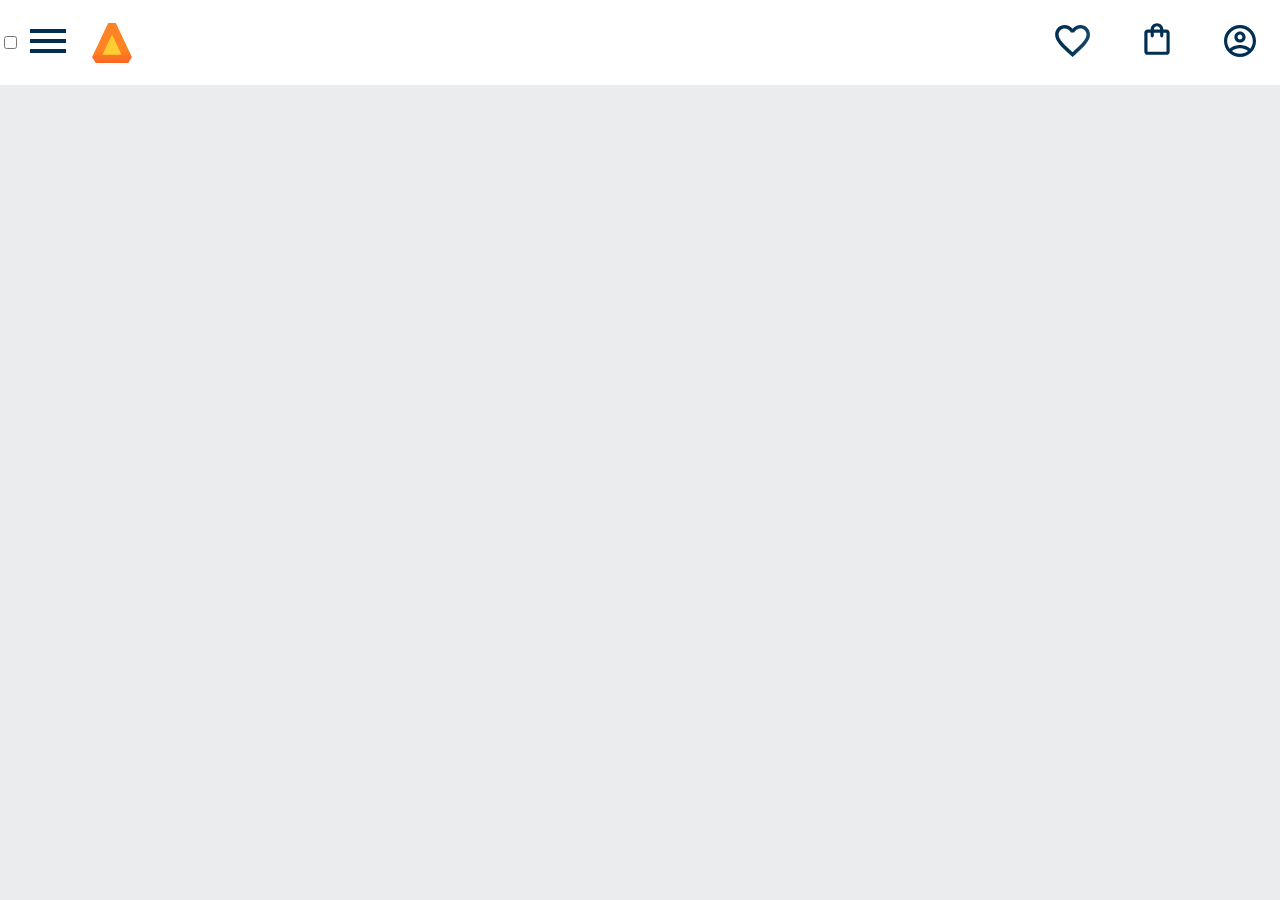
==== index.html @ 02ac0fdb "Criada a lista do menu" ====
<!DOCTYPE html>
<html>

<head>
    <meta charset="UTF-8">
    <meta name="viewport" content="width=device-width, initial-scale=1.0">
    <title>AluraBooks</title>
    <link rel="stylesheet" href="reset.css">
    <link rel="stylesheet" href="styles.css">
</head>

<body>
    <header class="cabeçalho">
        <div class="container">
            <input type="checkbox" id="menu" class="container__botao" />
            <label for="menu">
                <span class="cabeçalho__menu-hamburguer container__imagem"></span>
            </label>
            <ul class="lista-menu">
                <li class="lista-menu__titulo">Categorias</li>
                <li class="lista-menu__item">
                    <a href="#" class="lista-menu__link">Programação</a>
                </li>
                <li class="lista-menu__item">
                    <a href="#" class="lista-menu__link">Front-end</a>
                </li>
                <li class="lista-menu__item">
                    <a href="#" class="lista-menu__link">Infraestrutura</a>
                </li>
                <li class="lista-menu__item">
                    <a href="#" class="lista-menu__link">Business</a>
                </li>
                <li class="lista-menu__item">
                    <a href="#" class="lista-menu__link">Design & UX</a>
                </li>
            </ul>
            <img src="img/Logo.svg" alt="Logo da Alurabooks" class="container__imagem">
        </div>
        <div class="container">
            <a href="#"><img src="img/Favoritos.svg" alt="Meus favoritos" class="container__imagem"></a>
            <a href="#"><img src="img/Compras.svg" alt="Carrinhos de compras" class="container__imagem"></a>
            <a href="#"><img src="img/Usuário.svg" alt="Meu perfil" class="container__imagem"></a>
        </div>
    </header>
</body>

</html>
---- styles.css ----
@import url("styles/header.css");

:root {
    --cor-de-fundo: #EBECEE;
    --branco: #FFFFFF;
}

body {
    background-color: var(--cor-de-fundo);
}
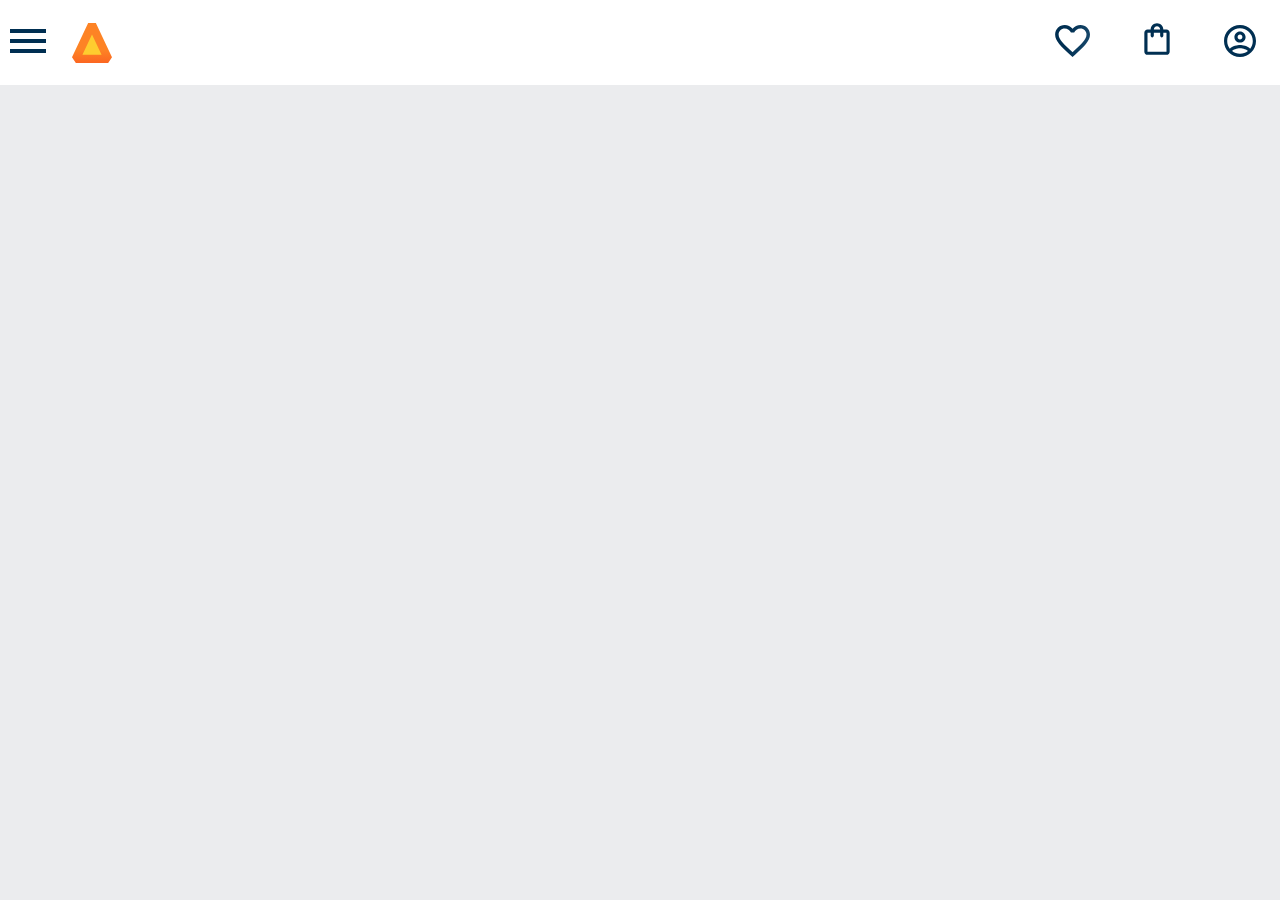
==== commit d5f49ac6: "Importando fontes" ====
--- a/index.html
+++ b/index.html
@@ -2,46 +2,49 @@
 <html>
 
 <head>
-    <meta charset="UTF-8">
-    <meta name="viewport" content="width=device-width, initial-scale=1.0">
-    <title>AluraBooks</title>
-    <link rel="stylesheet" href="reset.css">
-    <link rel="stylesheet" href="styles.css">
+  <meta charset="UTF-8" />
+  <meta name="viewport" content="width=device-width, initial-scale=1.0" />
+  <title>AluraBooks</title>
+  <link rel="stylesheet" href="reset.css" />
+  <link rel="preconnect" href="https://fonts.googleapis.com" />
+  <link rel="preconnect" href="https://fonts.gstatic.com" crossorigin />
+  <link href="https://fonts.googleapis.com/css?family=Poppins:wght@300;400;500;700&display=swap" rel="stylesheet" />
+  <link rel="stylesheet" href="styles.css" />
 </head>
 
 <body>
-    <header class="cabeçalho">
-        <div class="container">
-            <input type="checkbox" id="menu" class="container__botao" />
-            <label for="menu">
-                <span class="cabeçalho__menu-hamburguer container__imagem"></span>
-            </label>
-            <ul class="lista-menu">
-                <li class="lista-menu__titulo">Categorias</li>
-                <li class="lista-menu__item">
-                    <a href="#" class="lista-menu__link">Programação</a>
-                </li>
-                <li class="lista-menu__item">
-                    <a href="#" class="lista-menu__link">Front-end</a>
-                </li>
-                <li class="lista-menu__item">
-                    <a href="#" class="lista-menu__link">Infraestrutura</a>
-                </li>
-                <li class="lista-menu__item">
-                    <a href="#" class="lista-menu__link">Business</a>
-                </li>
-                <li class="lista-menu__item">
-                    <a href="#" class="lista-menu__link">Design & UX</a>
-                </li>
-            </ul>
-            <img src="img/Logo.svg" alt="Logo da Alurabooks" class="container__imagem">
-        </div>
-        <div class="container">
-            <a href="#"><img src="img/Favoritos.svg" alt="Meus favoritos" class="container__imagem"></a>
-            <a href="#"><img src="img/Compras.svg" alt="Carrinhos de compras" class="container__imagem"></a>
-            <a href="#"><img src="img/Usuário.svg" alt="Meu perfil" class="container__imagem"></a>
-        </div>
-    </header>
+  <header class="cabeçalho">
+    <div class="container">
+      <input type="checkbox" id="menu" class="container__botao" />
+      <label for="menu">
+        <span class="cabeçalho__menu-hamburguer container__imagem"></span>
+      </label>
+      <ul class="lista-menu">
+        <li class="lista-menu__titulo">Categorias</li>
+        <li class="lista-menu__item">
+          <a href="#" class="lista-menu__link">Programação</a>
+        </li>
+        <li class="lista-menu__item">
+          <a href="#" class="lista-menu__link">Front-end</a>
+        </li>
+        <li class="lista-menu__item">
+          <a href="#" class="lista-menu__link">Infraestrutura</a>
+        </li>
+        <li class="lista-menu__item">
+          <a href="#" class="lista-menu__link">Business</a>
+        </li>
+        <li class="lista-menu__item">
+          <a href="#" class="lista-menu__link">Design & UX</a>
+        </li>
+      </ul>
+      <img src="img/Logo.svg" alt="Logo da Alurabooks" class="container__imagem">
+    </div>
+    <div class="container">
+      <a href="#"><img src="img/Favoritos.svg" alt="Meus favoritos" class="container__imagem"></a>
+      <a href="#"><img src="img/Compras.svg" alt="Carrinhos de compras" class="container__imagem"></a>
+      <a href="#"><img src="img/Usuário.svg" alt="Meu perfil" class="container__imagem"></a>
+    </div>
+  </header>
 </body>
 
 </html>--- a/styles.css
+++ b/styles.css
@@ -3,8 +3,14 @@
 :root {
     --cor-de-fundo: #EBECEE;
     --branco: #FFFFFF;
+    --laranja: #EB9B00;
+    --azul-degrade: linear-gradient(97.54deg, #002F52 35.49%, #326589 165.37%);
+    --fonte-principal: "Poppins";
 }
 
 body {
     background-color: var(--cor-de-fundo);
+    font-family: var(--fonte-principal);
+    font-size: 16px;
+    font-weight: 400;
 }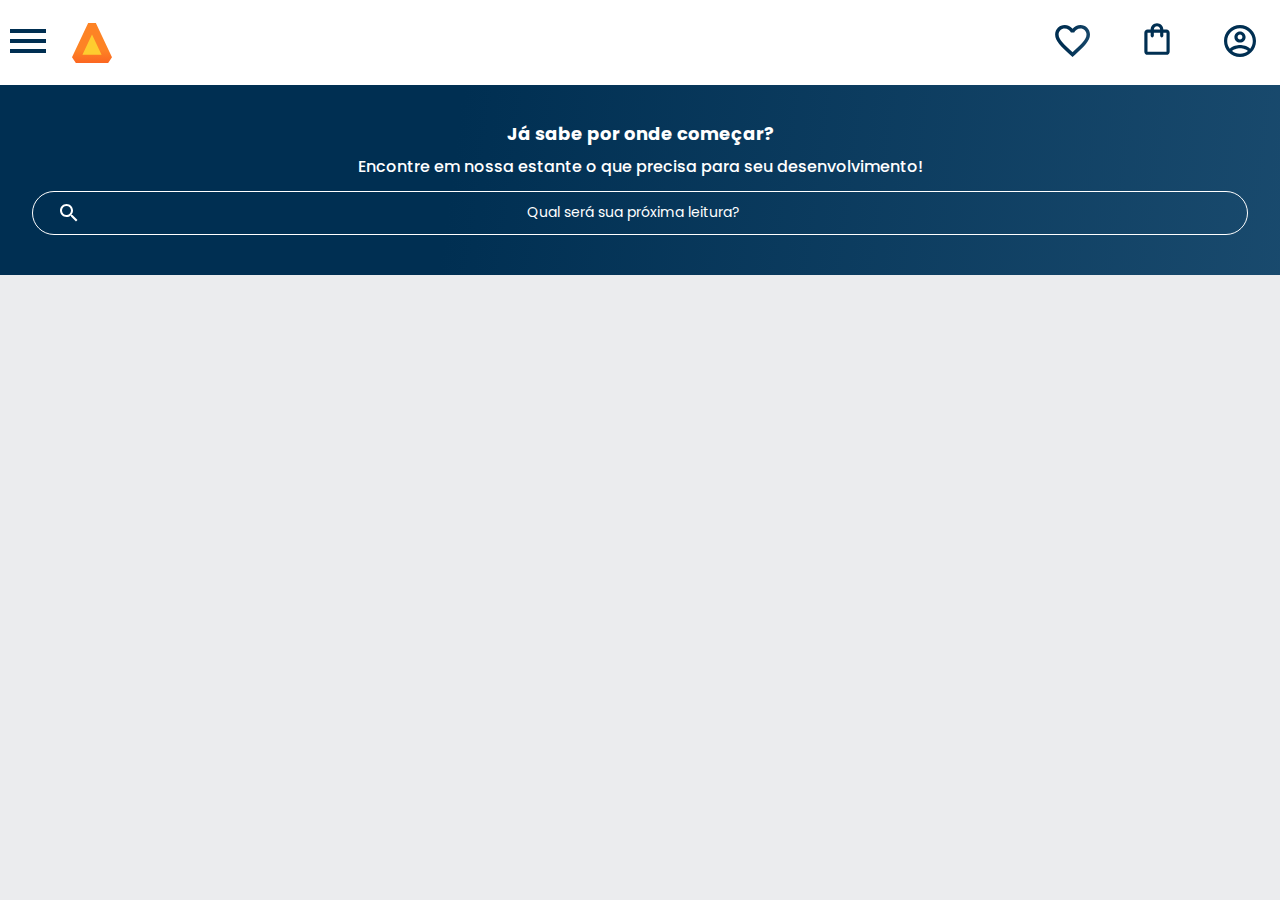
==== commit cfbff3a9: "Barra de pesquisa" ====
--- a/index.html
+++ b/index.html
@@ -45,6 +45,13 @@
       <a href="#"><img src="img/Usuário.svg" alt="Meu perfil" class="container__imagem"></a>
     </div>
   </header>
+
+  <section class="banner">
+    <h2 class="banner__titulo">Já sabe por onde começar?</h2>
+    <p class="banner__texto">Encontre em nossa estante o que precisa para seu desenvolvimento!
+    <p>
+      <input type="search" class="banner__pesquisa" placeholder="Qual será sua próxima leitura?">
+  </section>
 </body>
 
 </html>--- a/styles.css
+++ b/styles.css
@@ -1,4 +1,5 @@
 @import url("styles/header.css");
+@import url("styles/banner.css");
 
 :root {
     --cor-de-fundo: #EBECEE;
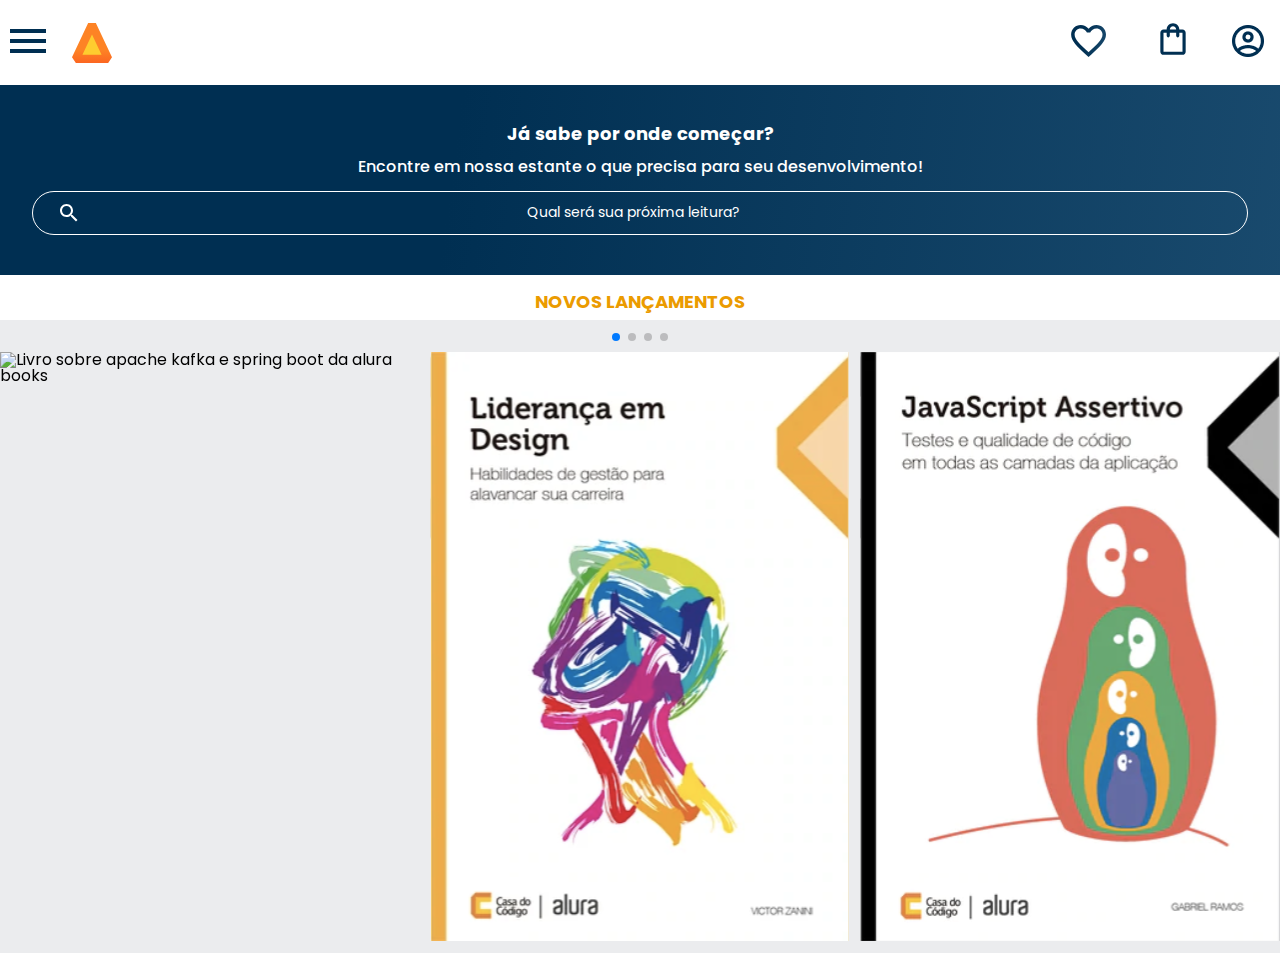
==== commit 4b60690d: "Implementado o slide de itens" ====
--- a/index.html
+++ b/index.html
@@ -2,20 +2,21 @@
 <html>
 
 <head>
-  <meta charset="UTF-8" />
-  <meta name="viewport" content="width=device-width, initial-scale=1.0" />
+  <meta charset="UTF-8">
+  <meta name="viewport" content="width=device-width, initial-scale=1.0">
   <title>AluraBooks</title>
-  <link rel="stylesheet" href="reset.css" />
-  <link rel="preconnect" href="https://fonts.googleapis.com" />
-  <link rel="preconnect" href="https://fonts.gstatic.com" crossorigin />
-  <link href="https://fonts.googleapis.com/css?family=Poppins:wght@300;400;500;700&display=swap" rel="stylesheet" />
-  <link rel="stylesheet" href="styles.css" />
+  <link rel="stylesheet" href="reset.css">
+  <link rel="preconnect" href="https://fonts.googleapis.com">
+  <link rel="preconnect" href="https://fonts.gstatic.com" crossorigin>
+  <link href="https://fonts.googleapis.com/css2?family=Poppins:wght@300;400;500;700&display=swap" rel="stylesheet">
+  <link rel="stylesheet" href="https://cdn.jsdelivr.net/npm/swiper@11/swiper-bundle.min.css" />
+  <link rel="stylesheet" href="styles.css">
 </head>
 
 <body>
   <header class="cabeçalho">
     <div class="container">
-      <input type="checkbox" id="menu" class="container__botao" />
+      <input type="checkbox" id="menu" class="container__botao">
       <label for="menu">
         <span class="cabeçalho__menu-hamburguer container__imagem"></span>
       </label>
@@ -42,16 +43,60 @@
     <div class="container">
       <a href="#"><img src="img/Favoritos.svg" alt="Meus favoritos" class="container__imagem"></a>
       <a href="#"><img src="img/Compras.svg" alt="Carrinhos de compras" class="container__imagem"></a>
-      <a href="#"><img src="img/Usuário.svg" alt="Meu perfil" class="container__imagem"></a>
+      <a href="#"><img src="img/Usuario.png" alt="Meu perfil" class="container__imagem"></a>
     </div>
   </header>
 
   <section class="banner">
     <h2 class="banner__titulo">Já sabe por onde começar?</h2>
-    <p class="banner__texto">Encontre em nossa estante o que precisa para seu desenvolvimento!
-    <p>
-      <input type="search" class="banner__pesquisa" placeholder="Qual será sua próxima leitura?">
+    <p class="banner__texto">Encontre em nossa estante o que precisa para seu desenvolvimento!</p>
+    <input type="search" class="banner__pesquisa" placeholder="Qual será sua próxima leitura?">
   </section>
+
+  <section class="carrossel">
+    <h2 class="carrossel__titulo">Novos lançamentos</h2>
+    <!-- Slider main container -->
+    <div class="swiper">
+      <!-- Additional required wrapper -->
+      <div class="swiper-pagination"></div>
+      <div class="swiper-wrapper">
+        <!-- Slides -->
+        <div class="swiper-slide"><img src="img/Apachekafka.png"
+            alt="Livro sobre apache kafka e spring boot da alura books"></div>
+        <div class="swiper-slide"><img src="img/Liderança.svg"
+            alt="Livro sobre liderança em design design da alura books"></div>
+        <div class="swiper-slide"><img src="img/Javascript.svg" alt="Livro sobre javascript assertivo da alura books">
+        </div>
+        <div class="swiper-slide">
+          <img src="img/Guia Front-end.svg" alt="Livro Guia front end" />
+        </div>
+        <div class="swiper-slide">
+          <img src="img/Portugol.svg" alt="Livro sobre portugol" />
+        </div>
+        <div class="swiper-slide">
+          <img src="img/Acessibilidade.svg" alt="Livro sobre acessibilidade" />
+        </div>
+
+        <!-- If we need navigation buttons -->
+        <div class="swiper-button-prev"></div>
+        <div class="swiper-button-next"></div>
+      </div>
+
+    </div>
+
+  </section>
+
+  <script src="https://cdn.jsdelivr.net/npm/swiper@11/swiper-bundle.min.js"></script>
+  <script>
+    const swiper = new Swiper(".swiper", {
+      spaceBetween: 10,
+      slidesPerView: 3,
+      pagination: {
+        el: ".swiper-pagination",
+        type: "bullets",
+      },
+    });
+  </script>
 </body>
 
 </html>--- a/styles.css
+++ b/styles.css
@@ -1,5 +1,6 @@
 @import url("styles/header.css");
 @import url("styles/banner.css");
+@import url("styles/carrossel.css");
 
 :root {
     --cor-de-fundo: #EBECEE;
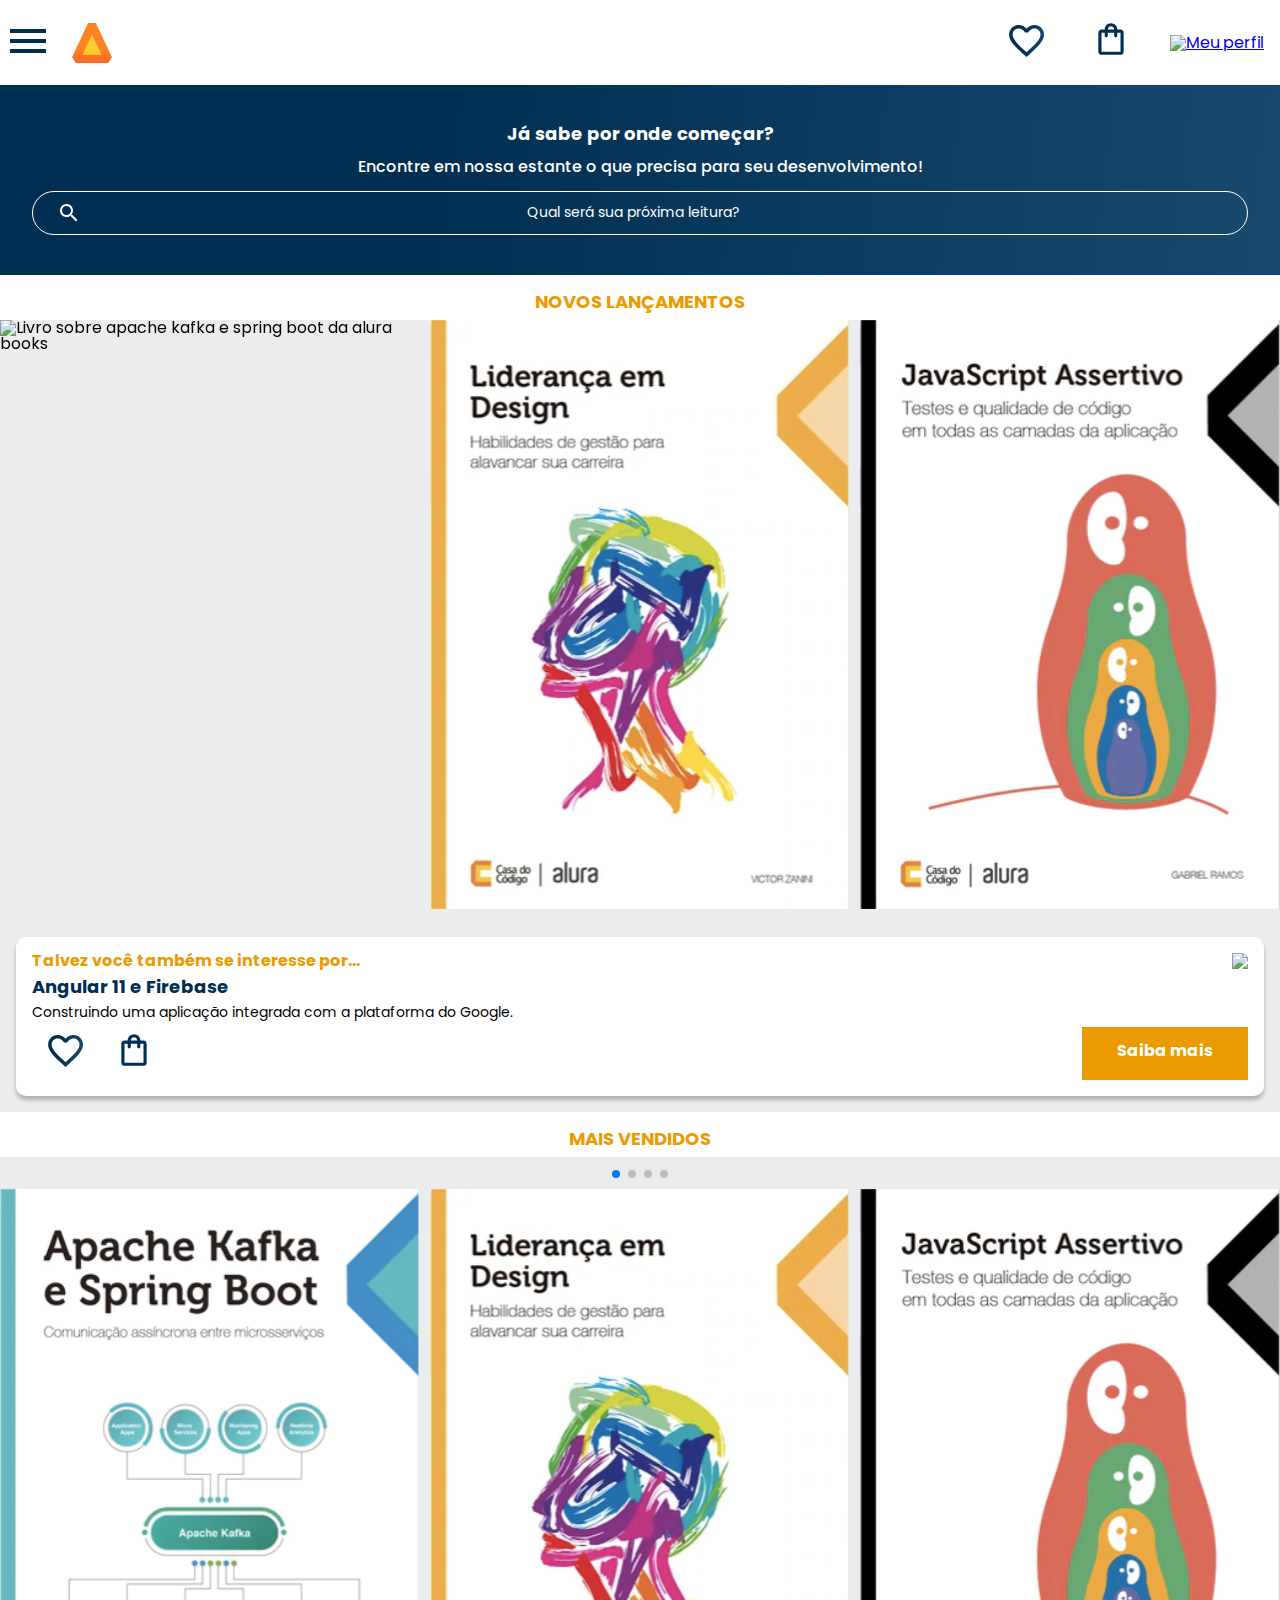
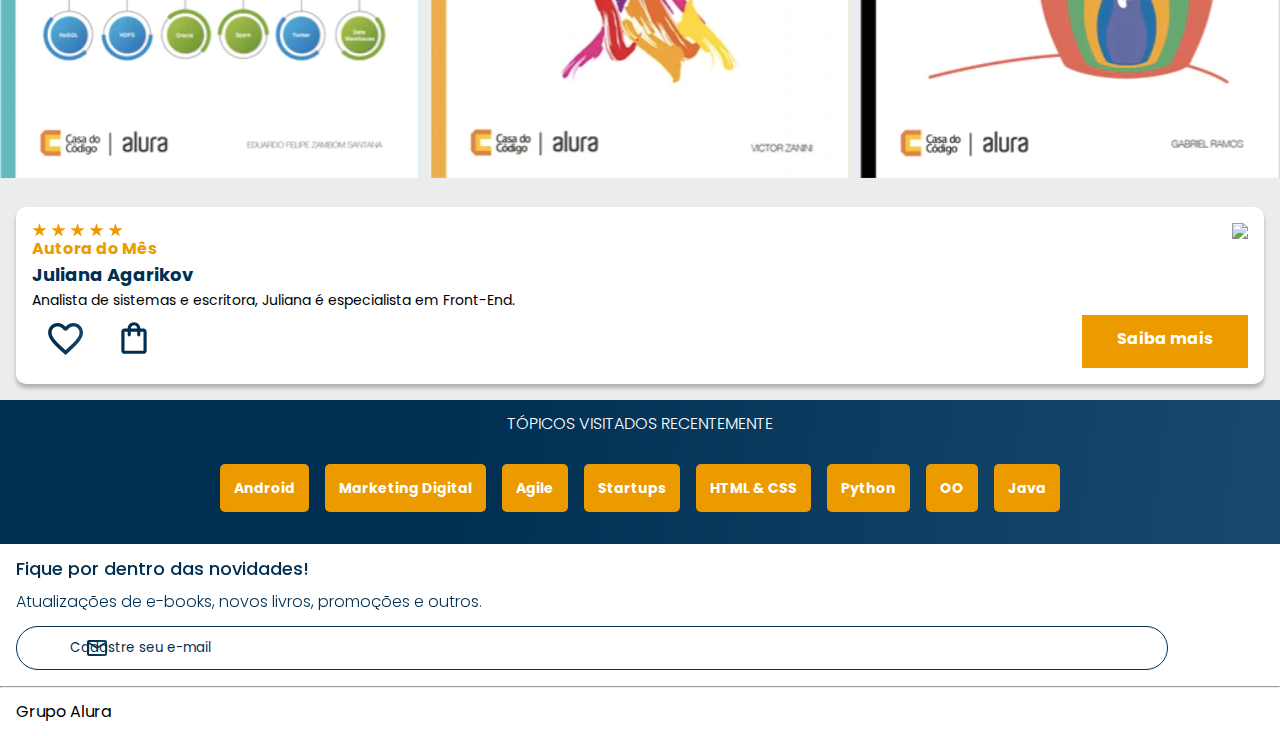
==== commit b597eefb: "Terminada a página mobile" ====
--- a/index.html
+++ b/index.html
@@ -43,7 +43,7 @@
     <div class="container">
       <a href="#"><img src="img/Favoritos.svg" alt="Meus favoritos" class="container__imagem"></a>
       <a href="#"><img src="img/Compras.svg" alt="Carrinhos de compras" class="container__imagem"></a>
-      <a href="#"><img src="img/Usuario.png" alt="Meu perfil" class="container__imagem"></a>
+      <a href="#"><img src="img/Usuario.svg" alt="Meu perfil" class="container__imagem"></a>
     </div>
   </header>
 
@@ -58,10 +58,9 @@
     <!-- Slider main container -->
     <div class="swiper">
       <!-- Additional required wrapper -->
-      <div class="swiper-pagination"></div>
       <div class="swiper-wrapper">
         <!-- Slides -->
-        <div class="swiper-slide"><img src="img/Apachekafka.png"
+        <div class="swiper-slide"><img src="img/Apachekafka.svg"
             alt="Livro sobre apache kafka e spring boot da alura books"></div>
         <div class="swiper-slide"><img src="img/Liderança.svg"
             alt="Livro sobre liderança em design design da alura books"></div>
@@ -76,15 +75,137 @@
         <div class="swiper-slide">
           <img src="img/Acessibilidade.svg" alt="Livro sobre acessibilidade" />
         </div>
-
-        <!-- If we need navigation buttons -->
-        <div class="swiper-button-prev"></div>
-        <div class="swiper-button-next"></div>
-      </div>
-
-    </div>
-
-  </section>
+      </div>
+
+      <!-- If we need navigation buttons -->
+      <div class="swiper-button-prev"></div>
+      <div class="swiper-button-next"></div>
+
+    </div>
+
+    <div class="card">
+      <div class="card__descrição">
+        <div class="descrição">
+          <h3 class="descrição__titulo">Talvez você também se interesse por...</h3>
+          <h2 class="descrição__titulo-livro">Angular 11 e Firebase</h2>
+          <p class="descrição__texto">
+            Construindo uma aplicação integrada com a plataforma do Google.
+          </p>
+        </div>
+        <img src="img/Angular.svg" class="descrição__imagem" />
+      </div>
+      <div class="card__botões">
+        <ul class="botões">
+          <li class="botões__item">
+            <img src="img/Favoritos.svg" alt="Favoritar livro" />
+          </li>
+          <li class="botões__item">
+            <img src="img/Compras.svg" alt="Adicionar no carrinho de compras" />
+          </li>
+        </ul>
+        <a href="#" class="botões__ancora">Saiba mais</a>
+      </div>
+    </div>
+
+  </section>
+
+  <section class=”carrossel”>
+    <h2 class="carrossel__titulo">Mais vendidos</h2>
+    <div class="swiper">
+      <!-- Additional required wrapper -->
+      <!-- If we need pagination -->
+      <div class="swiper-pagination"></div>
+
+      <div class="swiper-wrapper">
+        <!-- Slides -->
+        <div class="swiper-slide"><img src="img/ApacheKafka.svg"
+            alt="Livro sobre apache kafka e spring boot da alura books"></div>
+        <div class="swiper-slide"><img src="img/Liderança.svg" alt="Livro sobre liderança em design da alura books">
+        </div>
+        <div class="swiper-slide"><img src="img/Javascript.svg" alt="Livro sobre javascript assertivo da alurabooks">
+        </div>
+        <div class="swiper-slide"><img src="img/Guia Front-end.svg" alt="Livro Guia front end"></div>
+        <div class="swiper-slide"><img src="img/Portugol.svg" alt="Livro sobre portugol"></div>
+        <div class="swiper-slide"><img src="img/Acessibilidade.svg" alt="livro sobre acessibilidade"></div>
+      </div>
+
+      <!-- If we need navigation buttons -->
+      <div class="swiper-button-prev"></div>
+      <div class="swiper-button-next"></div>
+    </div>
+
+    <div class="card">
+      <!-- 1º linha -->
+      <div class="card__descrição">
+        <!-- 1º coluna -->
+        <div class="descrição">
+          <img src="img/Estrelinhas.svg" alt="Avaliação 5 estrelas">
+          <h3 class="descrição__titulo">Autora do Mês</h3>
+          <h2 class="descrição__titulo-livro">Juliana Agarikov</h2>
+          <p class="descrição__texto">Analista de sistemas e escritora, Juliana é especialista em Front-End.
+          </p>
+        </div>
+        <!-- 2º coluna -->
+        <img src="img/Escritora.svg" class="descrição__imagem">
+      </div>
+
+      <!-- 2º linha -->
+      <div class="card__botões">
+        <!-- 1º coluna -->
+        <ul class="botões">
+          <li class="botões__item"><img src="img/Favoritos.svg" alt="Favoritar livro"></li>
+          <li class="botões__item"><img src="img/Compras.svg" alt="Adicionar no carrinho de compras"></li>
+        </ul>
+        <!-- 2º coluna -->
+        <a href="#" class="botões__ancora">Saiba mais</a>
+      </div>
+    </div>
+
+
+
+  </section>
+
+  <section class="tópicos">
+    <h2 class="tópicos__titulo">TÓPICOS VISITADOS RECENTEMENTE</h2>
+    <ul class="tópicos__lista">
+      <li class="tópicos__item"><a href="#" class="tópicos__link">Android</a></li>
+      <li class="tópicos__item">
+        <a href="#" class="tópicos__link">Marketing Digital</a>
+      </li>
+      <li class="tópicos__item">
+        <a href="#" class="tópicos__link">Agile</a>
+      </li>
+      <li class="tópicos__item">
+        <a href="#" class="tópicos__link">Startups</a>
+      </li>
+      <li class="tópicos__item">
+        <a href="#" class="tópicos__link">HTML & CSS</a>
+      </li>
+      <li class="tópicos__item">
+        <a href="#" class="tópicos__link">Python</a>
+      </li>
+      <li class="tópicos__item">
+        <a href="#" class="tópicos__link">OO</a>
+      </li>
+      <li class="tópicos__item">
+        <a href="#" class="tópicos__link">Java</a>
+      </li>
+    </ul>
+  </section>
+
+  <section class="contato">
+    <h2 class="contato__titulo">Fique por dentro das novidades!</h2>
+    <p class="contato__texto">
+      Atualizações de e-books, novos livros, promoções e outros.
+    </p>
+    <input type="email" placeholder="Cadastre seu e-mail" class="contato__email" />
+  </section>
+
+  <hr />
+
+  <footer class="rodapé">
+    <h2 class="rodapé__titulo">Grupo Alura</h2>
+  </footer>
 
   <script src="https://cdn.jsdelivr.net/npm/swiper@11/swiper-bundle.min.js"></script>
   <script>
--- a/styles.css
+++ b/styles.css
@@ -1,6 +1,9 @@
 @import url("styles/header.css");
 @import url("styles/banner.css");
 @import url("styles/carrossel.css");
+@import url("styles/topicos.css");
+@import url("styles/contato.css");
+@import url("styles/rodapé.css");
 
 :root {
     --cor-de-fundo: #EBECEE;
@@ -8,6 +11,7 @@
     --laranja: #EB9B00;
     --azul-degrade: linear-gradient(97.54deg, #002F52 35.49%, #326589 165.37%);
     --fonte-principal: "Poppins";
+    --azul: #002F52;
 }
 
 body {
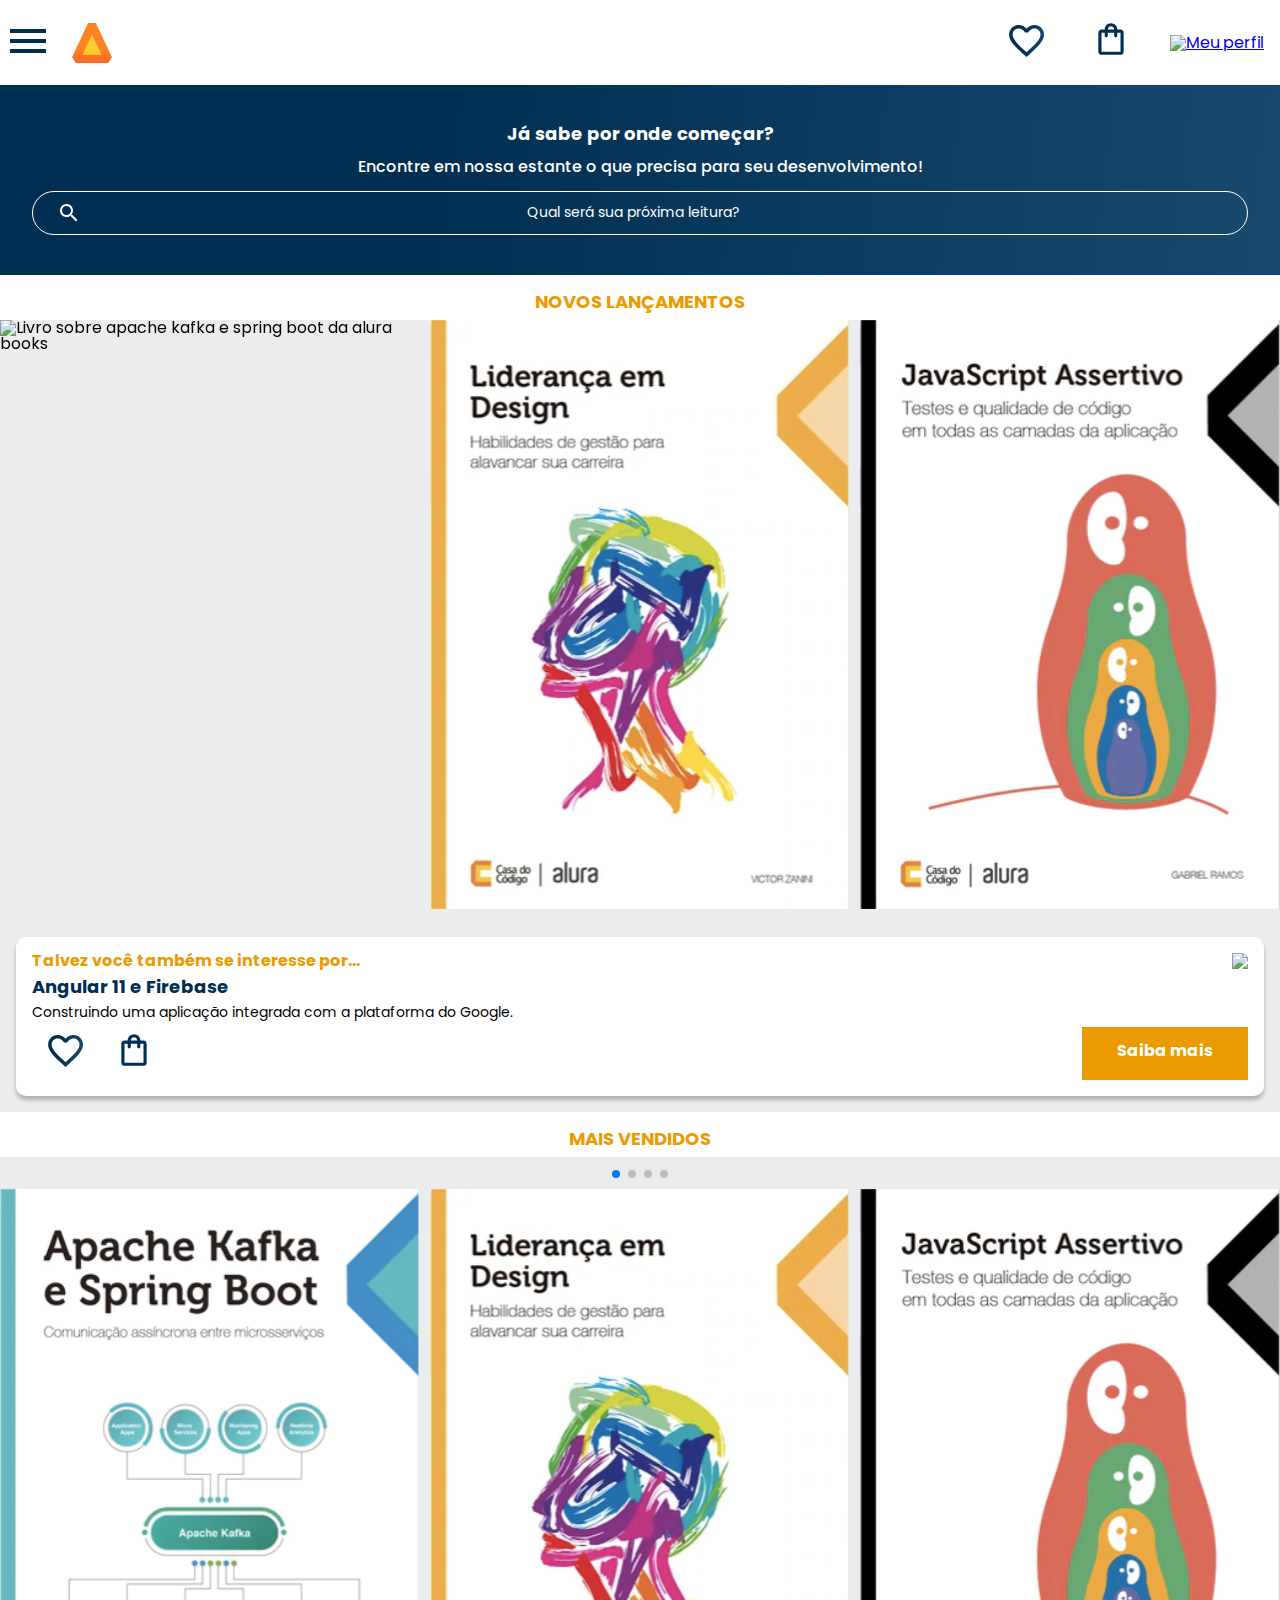
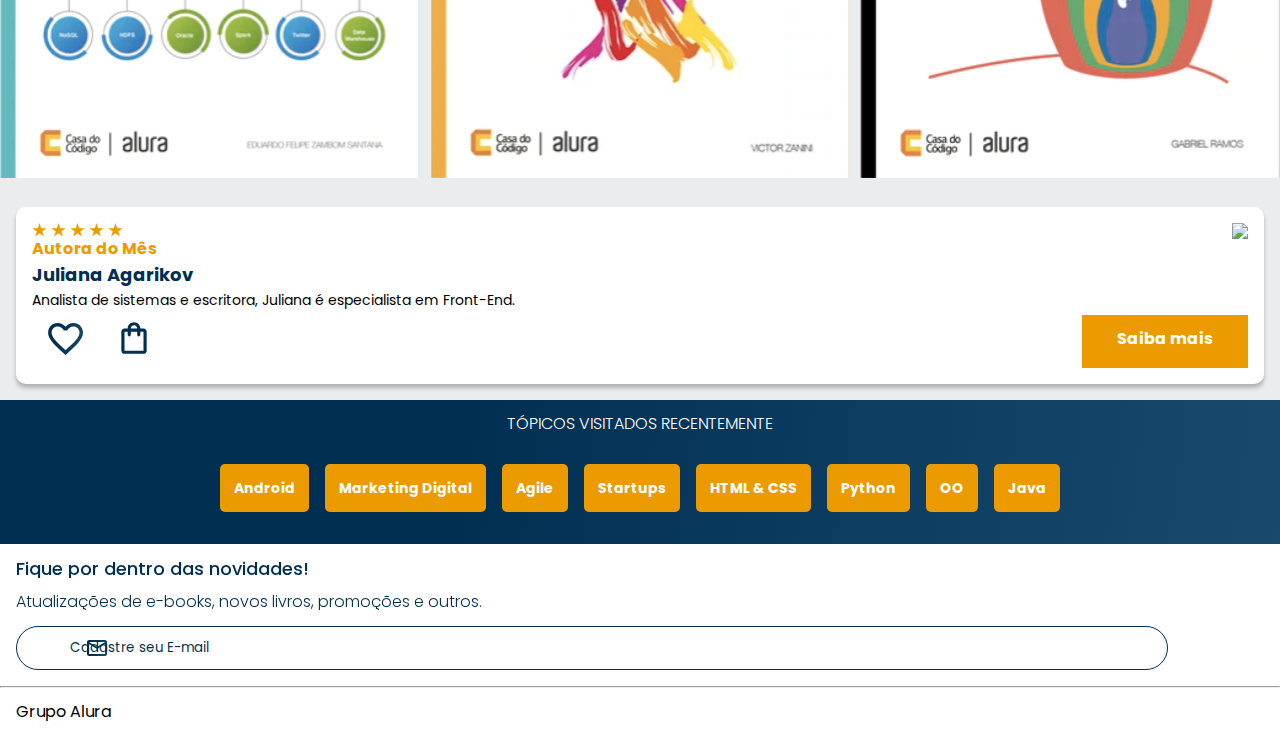
==== commit bb4310b1: "Atualização do menu" ====
--- a/index.html
+++ b/index.html
@@ -198,7 +198,7 @@
     <p class="contato__texto">
       Atualizações de e-books, novos livros, promoções e outros.
     </p>
-    <input type="email" placeholder="Cadastre seu e-mail" class="contato__email" />
+    <input type="email" placeholder="Cadastre seu E-mail" class="contato__email" />
   </section>
 
   <hr />
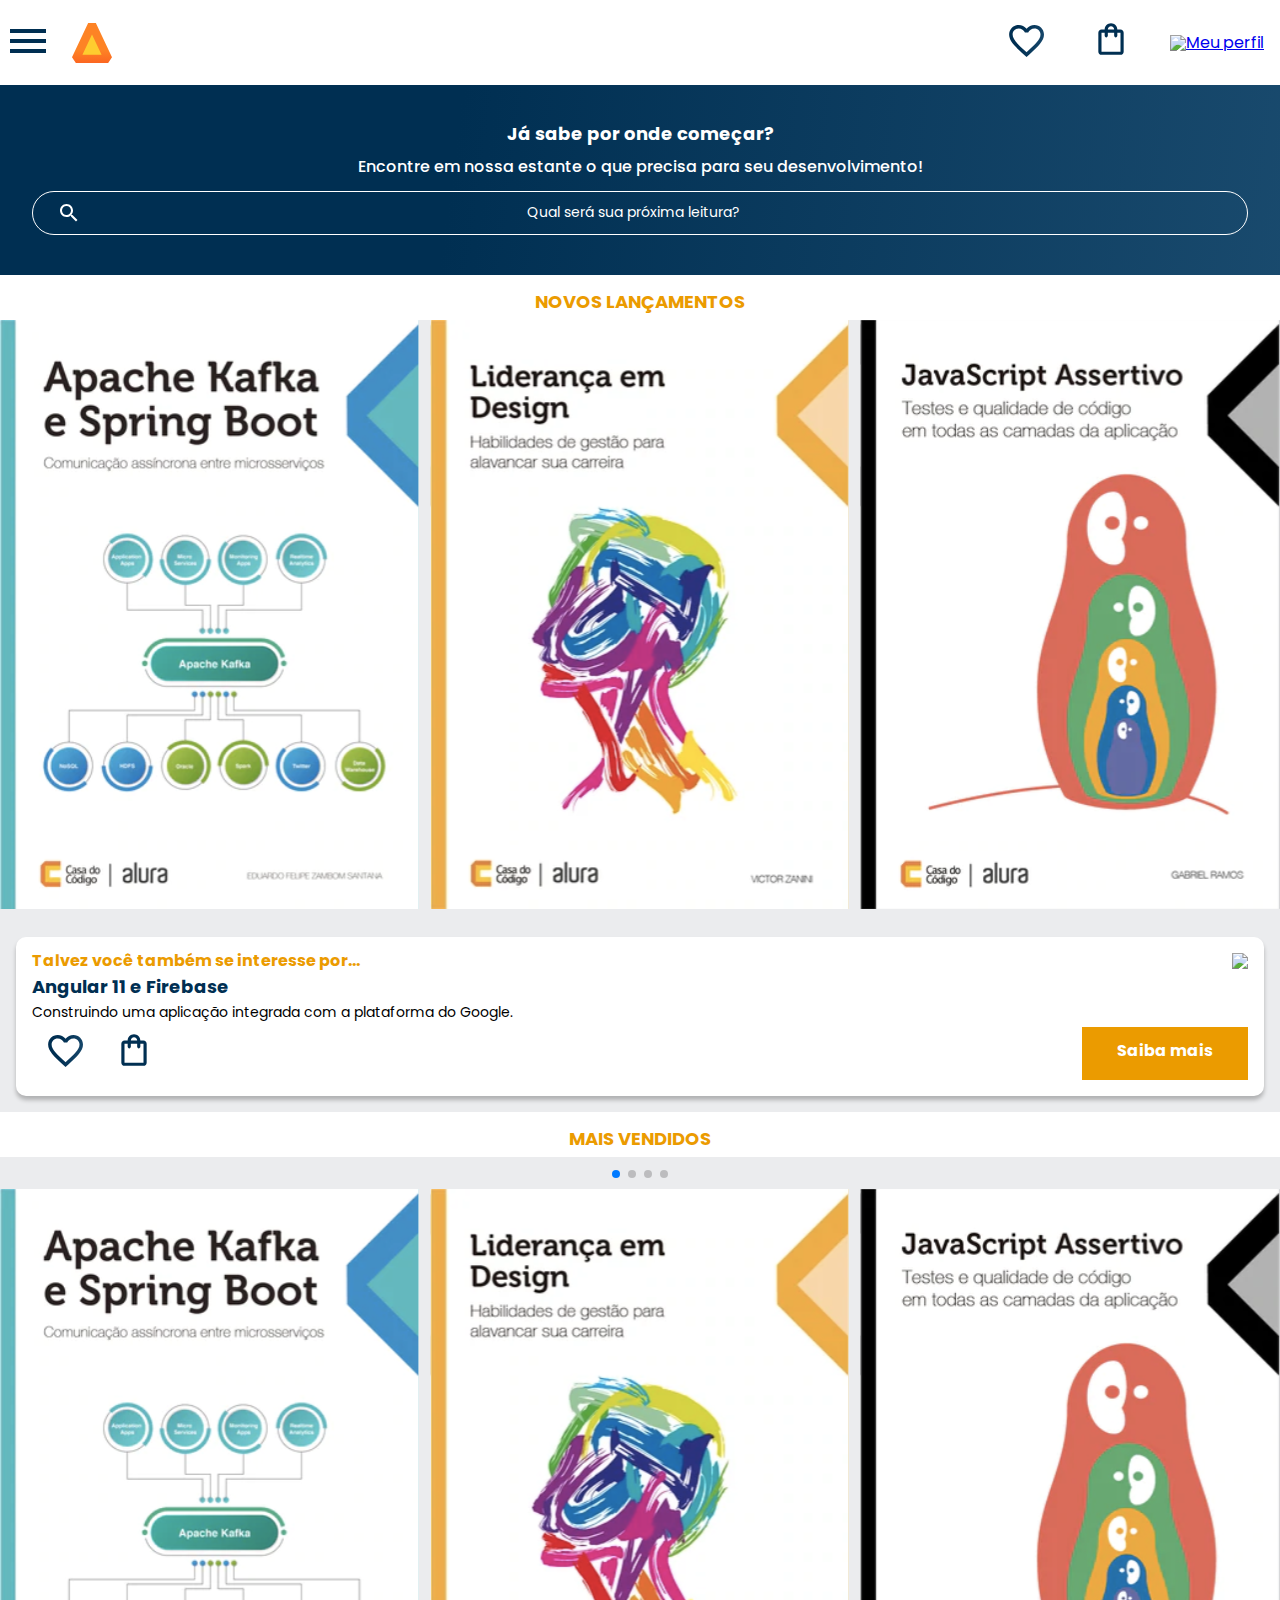
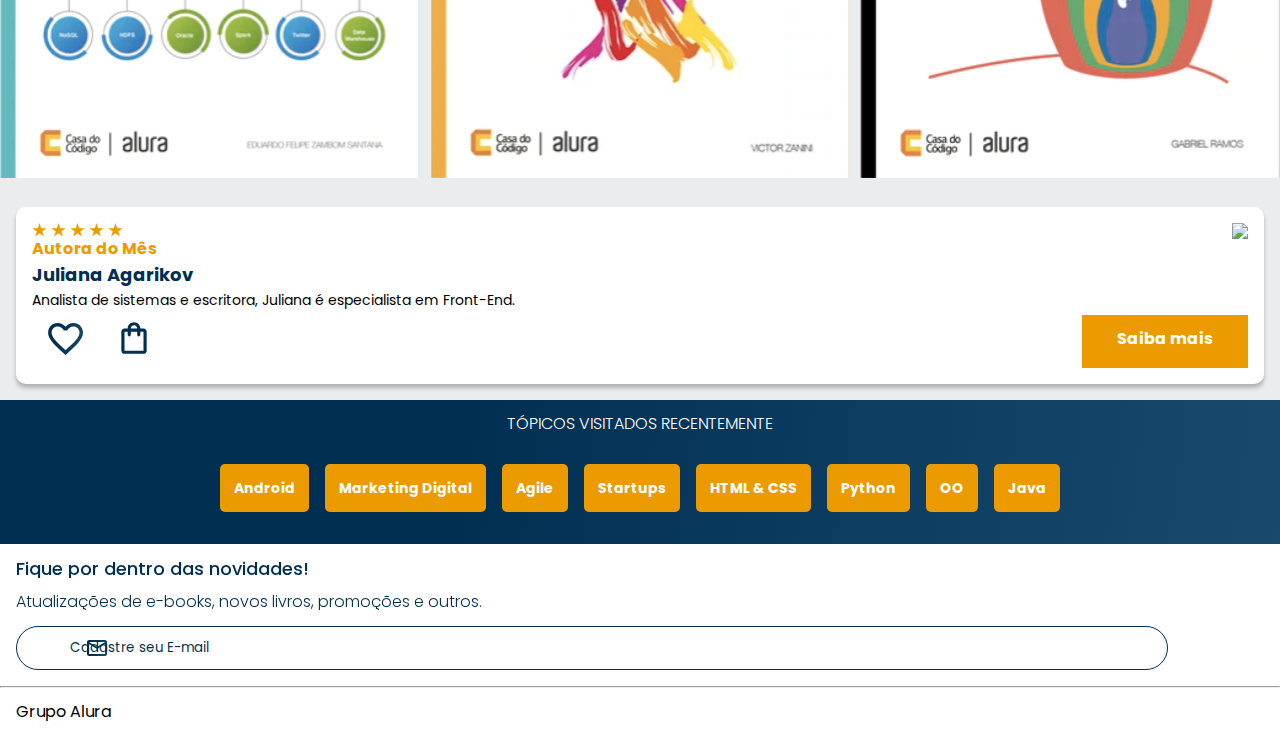
==== commit 1a435393: "Fix img link" ====
--- a/index.html
+++ b/index.html
@@ -60,7 +60,7 @@
       <!-- Additional required wrapper -->
       <div class="swiper-wrapper">
         <!-- Slides -->
-        <div class="swiper-slide"><img src="img/Apachekafka.svg"
+        <div class="swiper-slide"><img src="img/ApacheKafka.svg"
             alt="Livro sobre apache kafka e spring boot da alura books"></div>
         <div class="swiper-slide"><img src="img/Liderança.svg"
             alt="Livro sobre liderança em design design da alura books"></div>
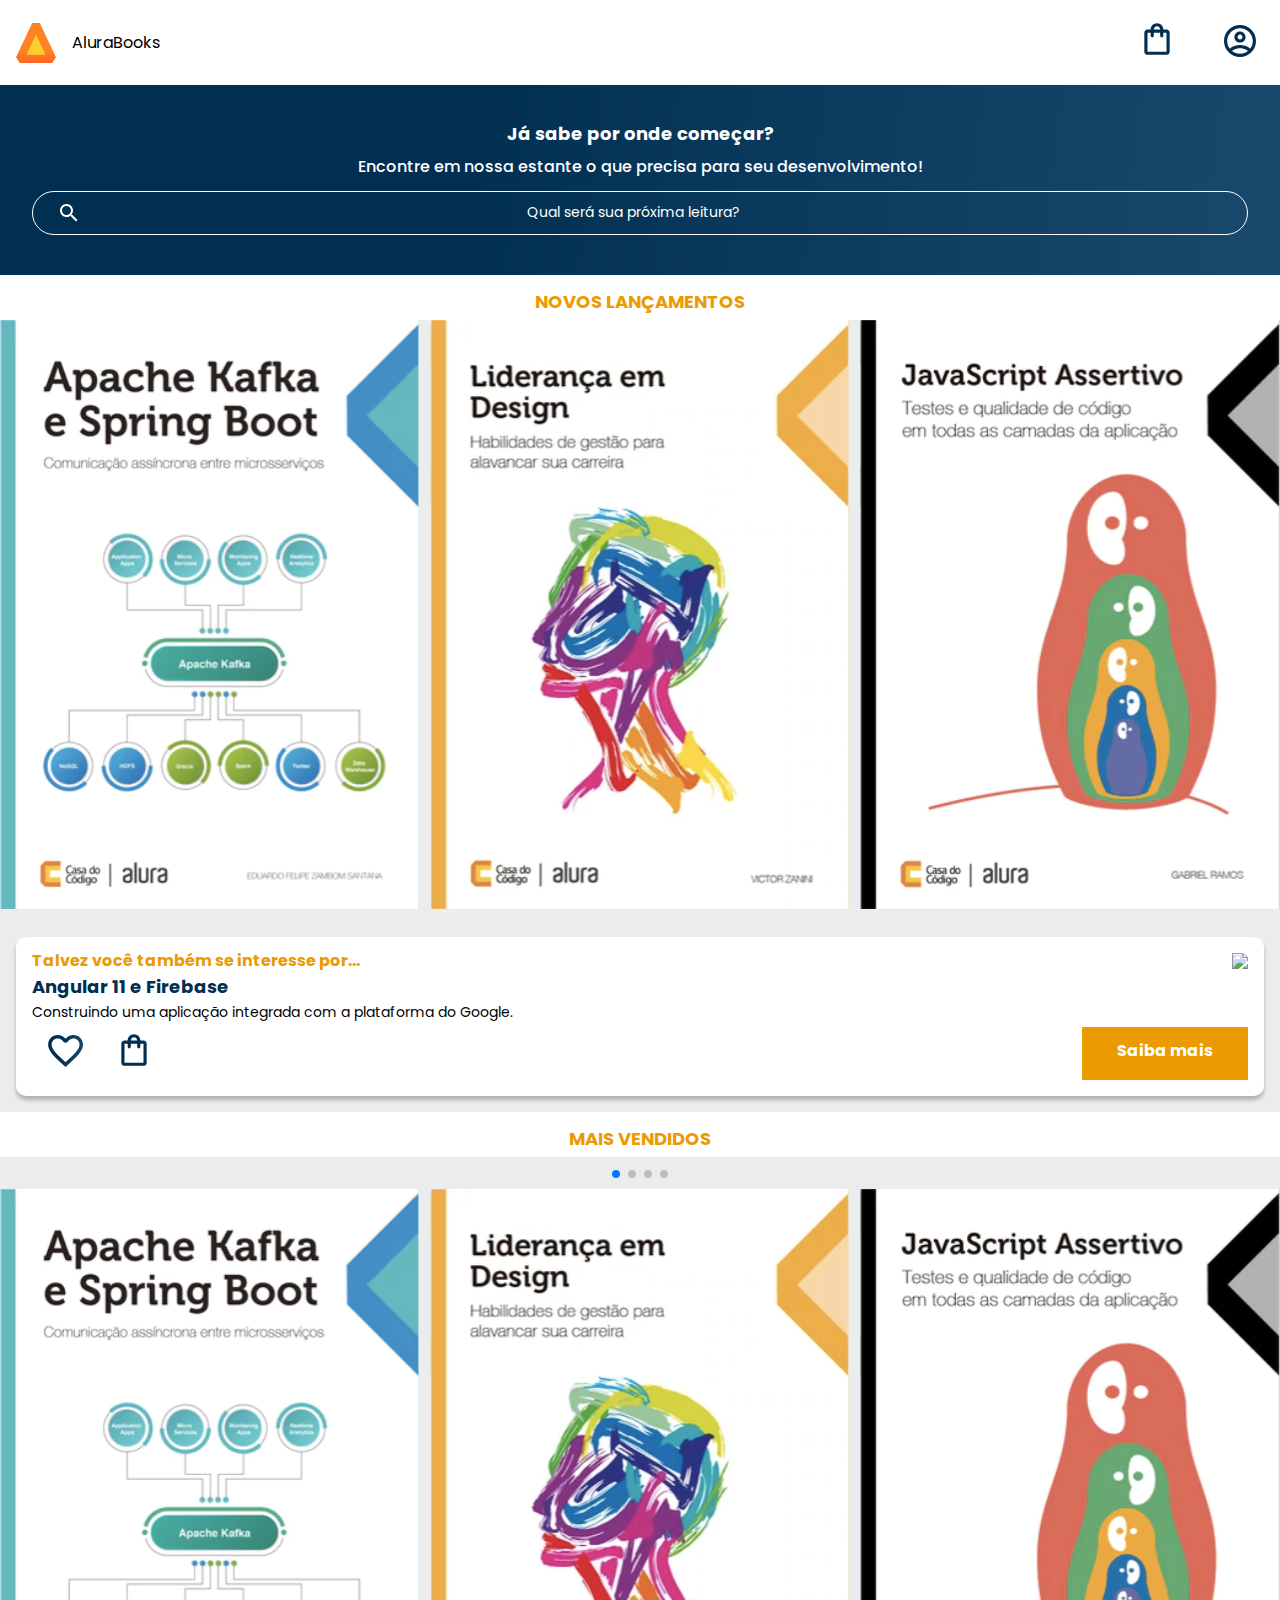
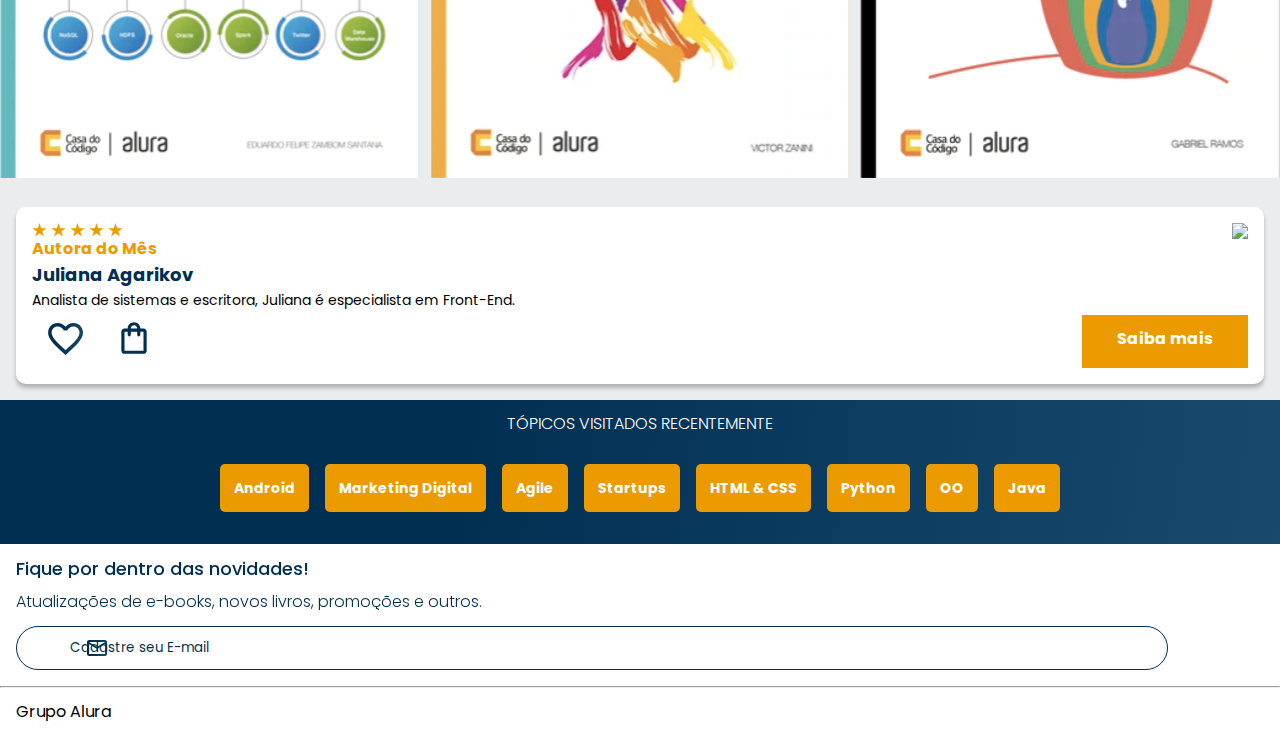
==== commit 7ebf9f62: "Implementando media query" ====
--- a/index.html
+++ b/index.html
@@ -1,223 +1,321 @@
 <!DOCTYPE html>
 <html>
-
-<head>
-  <meta charset="UTF-8">
-  <meta name="viewport" content="width=device-width, initial-scale=1.0">
-  <title>AluraBooks</title>
-  <link rel="stylesheet" href="reset.css">
-  <link rel="preconnect" href="https://fonts.googleapis.com">
-  <link rel="preconnect" href="https://fonts.gstatic.com" crossorigin>
-  <link href="https://fonts.googleapis.com/css2?family=Poppins:wght@300;400;500;700&display=swap" rel="stylesheet">
-  <link rel="stylesheet" href="https://cdn.jsdelivr.net/npm/swiper@11/swiper-bundle.min.css" />
-  <link rel="stylesheet" href="styles.css">
-</head>
-
-<body>
-  <header class="cabeçalho">
-    <div class="container">
-      <input type="checkbox" id="menu" class="container__botao">
-      <label for="menu">
-        <span class="cabeçalho__menu-hamburguer container__imagem"></span>
-      </label>
-      <ul class="lista-menu">
-        <li class="lista-menu__titulo">Categorias</li>
-        <li class="lista-menu__item">
-          <a href="#" class="lista-menu__link">Programação</a>
-        </li>
-        <li class="lista-menu__item">
-          <a href="#" class="lista-menu__link">Front-end</a>
-        </li>
-        <li class="lista-menu__item">
-          <a href="#" class="lista-menu__link">Infraestrutura</a>
-        </li>
-        <li class="lista-menu__item">
-          <a href="#" class="lista-menu__link">Business</a>
-        </li>
-        <li class="lista-menu__item">
-          <a href="#" class="lista-menu__link">Design & UX</a>
+  <head>
+    <meta charset="UTF-8" />
+    <meta name="viewport" content="width=device-width, initial-scale=1.0" />
+    <title>AluraBooks</title>
+    <link rel="stylesheet" href="reset.css" />
+    <link rel="preconnect" href="https://fonts.googleapis.com" />
+    <link rel="preconnect" href="https://fonts.gstatic.com" crossorigin />
+    <link
+      href="https://fonts.googleapis.com/css2?family=Poppins:wght@300;400;500;700&display=swap"
+      rel="stylesheet"
+    />
+    <link
+      rel="stylesheet"
+      href="https://cdn.jsdelivr.net/npm/swiper@11/swiper-bundle.min.css"
+    />
+    <link
+      href="https://fonts.googleapis.com/css?family=Josefin+Sans:wght@400;700&display=swap"
+      rel="stylesheet"
+    />
+    <link rel="stylesheet" href="styles.css" />
+  </head>
+
+  <body>
+    <header class="cabeçalho">
+      <div class="container">
+        <input type="checkbox" id="menu" class="container__botao" />
+        <label for="menu">
+          <span class="cabeçalho__menu-hamburguer container__imagem"></span>
+        </label>
+        <ul class="lista-menu">
+          <li class="lista-menu__titulo">Categorias</li>
+          <li class="lista-menu__item">
+            <a href="#" class="lista-menu__link">Programação</a>
+          </li>
+          <li class="lista-menu__item">
+            <a href="#" class="lista-menu__link">Front-end</a>
+          </li>
+          <li class="lista-menu__item">
+            <a href="#" class="lista-menu__link">Infraestrutura</a>
+          </li>
+          <li class="lista-menu__item">
+            <a href="#" class="lista-menu__link">Business</a>
+          </li>
+          <li class="lista-menu__item">
+            <a href="#" class="lista-menu__link">Design & UX</a>
+          </li>
+        </ul>
+        <img
+          src="img/Logo.svg"
+          alt="Logo da Alurabooks"
+          class="container__imagem"
+        />
+        <h1 class="container__titulo">
+          <b class="container__titulo--negrito">Alura</b>Books
+        </h1>
+      </div>
+      <ul class="opções">
+        <li class="opções__item">
+          <a href="#" class="opções__link">Categoria</a>
+        </li>
+        <li class="opções__item">
+          <a href="#" class="opções__link">Favoritos</a>
+        </li>
+        <li class="opções__item">
+          <a href="#" class="opções__link">Minha Estante</a>
         </li>
       </ul>
-      <img src="img/Logo.svg" alt="Logo da Alurabooks" class="container__imagem">
-    </div>
-    <div class="container">
-      <a href="#"><img src="img/Favoritos.svg" alt="Meus favoritos" class="container__imagem"></a>
-      <a href="#"><img src="img/Compras.svg" alt="Carrinhos de compras" class="container__imagem"></a>
-      <a href="#"><img src="img/Usuario.svg" alt="Meu perfil" class="container__imagem"></a>
-    </div>
-  </header>
-
-  <section class="banner">
-    <h2 class="banner__titulo">Já sabe por onde começar?</h2>
-    <p class="banner__texto">Encontre em nossa estante o que precisa para seu desenvolvimento!</p>
-    <input type="search" class="banner__pesquisa" placeholder="Qual será sua próxima leitura?">
-  </section>
-
-  <section class="carrossel">
-    <h2 class="carrossel__titulo">Novos lançamentos</h2>
-    <!-- Slider main container -->
-    <div class="swiper">
-      <!-- Additional required wrapper -->
-      <div class="swiper-wrapper">
-        <!-- Slides -->
-        <div class="swiper-slide"><img src="img/ApacheKafka.svg"
-            alt="Livro sobre apache kafka e spring boot da alura books"></div>
-        <div class="swiper-slide"><img src="img/Liderança.svg"
-            alt="Livro sobre liderança em design design da alura books"></div>
-        <div class="swiper-slide"><img src="img/Javascript.svg" alt="Livro sobre javascript assertivo da alura books">
-        </div>
-        <div class="swiper-slide">
-          <img src="img/Guia Front-end.svg" alt="Livro Guia front end" />
-        </div>
-        <div class="swiper-slide">
-          <img src="img/Portugol.svg" alt="Livro sobre portugol" />
-        </div>
-        <div class="swiper-slide">
-          <img src="img/Acessibilidade.svg" alt="Livro sobre acessibilidade" />
-        </div>
-      </div>
-
-      <!-- If we need navigation buttons -->
-      <div class="swiper-button-prev"></div>
-      <div class="swiper-button-next"></div>
-
-    </div>
-
-    <div class="card">
-      <div class="card__descrição">
-        <div class="descrição">
-          <h3 class="descrição__titulo">Talvez você também se interesse por...</h3>
-          <h2 class="descrição__titulo-livro">Angular 11 e Firebase</h2>
-          <p class="descrição__texto">
-            Construindo uma aplicação integrada com a plataforma do Google.
-          </p>
-        </div>
-        <img src="img/Angular.svg" class="descrição__imagem" />
-      </div>
-      <div class="card__botões">
-        <ul class="botões">
-          <li class="botões__item">
-            <img src="img/Favoritos.svg" alt="Favoritar livro" />
-          </li>
-          <li class="botões__item">
-            <img src="img/Compras.svg" alt="Adicionar no carrinho de compras" />
-          </li>
-        </ul>
-        <a href="#" class="botões__ancora">Saiba mais</a>
-      </div>
-    </div>
-
-  </section>
-
-  <section class=”carrossel”>
-    <h2 class="carrossel__titulo">Mais vendidos</h2>
-    <div class="swiper">
-      <!-- Additional required wrapper -->
-      <!-- If we need pagination -->
-      <div class="swiper-pagination"></div>
-
-      <div class="swiper-wrapper">
-        <!-- Slides -->
-        <div class="swiper-slide"><img src="img/ApacheKafka.svg"
-            alt="Livro sobre apache kafka e spring boot da alura books"></div>
-        <div class="swiper-slide"><img src="img/Liderança.svg" alt="Livro sobre liderança em design da alura books">
-        </div>
-        <div class="swiper-slide"><img src="img/Javascript.svg" alt="Livro sobre javascript assertivo da alurabooks">
-        </div>
-        <div class="swiper-slide"><img src="img/Guia Front-end.svg" alt="Livro Guia front end"></div>
-        <div class="swiper-slide"><img src="img/Portugol.svg" alt="Livro sobre portugol"></div>
-        <div class="swiper-slide"><img src="img/Acessibilidade.svg" alt="livro sobre acessibilidade"></div>
-      </div>
-
-      <!-- If we need navigation buttons -->
-      <div class="swiper-button-prev"></div>
-      <div class="swiper-button-next"></div>
-    </div>
-
-    <div class="card">
-      <!-- 1º linha -->
-      <div class="card__descrição">
-        <!-- 1º coluna -->
-        <div class="descrição">
-          <img src="img/Estrelinhas.svg" alt="Avaliação 5 estrelas">
-          <h3 class="descrição__titulo">Autora do Mês</h3>
-          <h2 class="descrição__titulo-livro">Juliana Agarikov</h2>
-          <p class="descrição__texto">Analista de sistemas e escritora, Juliana é especialista em Front-End.
-          </p>
-        </div>
-        <!-- 2º coluna -->
-        <img src="img/Escritora.svg" class="descrição__imagem">
-      </div>
-
-      <!-- 2º linha -->
-      <div class="card__botões">
-        <!-- 1º coluna -->
-        <ul class="botões">
-          <li class="botões__item"><img src="img/Favoritos.svg" alt="Favoritar livro"></li>
-          <li class="botões__item"><img src="img/Compras.svg" alt="Adicionar no carrinho de compras"></li>
-        </ul>
-        <!-- 2º coluna -->
-        <a href="#" class="botões__ancora">Saiba mais</a>
-      </div>
-    </div>
-
-
-
-  </section>
-
-  <section class="tópicos">
-    <h2 class="tópicos__titulo">TÓPICOS VISITADOS RECENTEMENTE</h2>
-    <ul class="tópicos__lista">
-      <li class="tópicos__item"><a href="#" class="tópicos__link">Android</a></li>
-      <li class="tópicos__item">
-        <a href="#" class="tópicos__link">Marketing Digital</a>
-      </li>
-      <li class="tópicos__item">
-        <a href="#" class="tópicos__link">Agile</a>
-      </li>
-      <li class="tópicos__item">
-        <a href="#" class="tópicos__link">Startups</a>
-      </li>
-      <li class="tópicos__item">
-        <a href="#" class="tópicos__link">HTML & CSS</a>
-      </li>
-      <li class="tópicos__item">
-        <a href="#" class="tópicos__link">Python</a>
-      </li>
-      <li class="tópicos__item">
-        <a href="#" class="tópicos__link">OO</a>
-      </li>
-      <li class="tópicos__item">
-        <a href="#" class="tópicos__link">Java</a>
-      </li>
-    </ul>
-  </section>
-
-  <section class="contato">
-    <h2 class="contato__titulo">Fique por dentro das novidades!</h2>
-    <p class="contato__texto">
-      Atualizações de e-books, novos livros, promoções e outros.
-    </p>
-    <input type="email" placeholder="Cadastre seu E-mail" class="contato__email" />
-  </section>
-
-  <hr />
-
-  <footer class="rodapé">
-    <h2 class="rodapé__titulo">Grupo Alura</h2>
-  </footer>
-
-  <script src="https://cdn.jsdelivr.net/npm/swiper@11/swiper-bundle.min.js"></script>
-  <script>
-    const swiper = new Swiper(".swiper", {
-      spaceBetween: 10,
-      slidesPerView: 3,
-      pagination: {
-        el: ".swiper-pagination",
-        type: "bullets",
-      },
-    });
-  </script>
-</body>
-
-</html>+      <div class="container">
+        <a href="#"
+          ><img
+            src="img/Favoritos.svg"
+            alt="Meus favoritos"
+            class="container__imagem container__imagem-transparente"
+        /></a>
+        <a href="#"
+          ><img
+            src="img/Compras.svg"
+            alt="Carrinhos de compras"
+            class="container__imagem"
+        /></a>
+        <a href="#"
+          ><img
+            src="img/Usuário.svg"
+            alt="Meu perfil"
+            class="container__imagem"
+        /></a>
+      </div>
+    </header>
+
+    <section class="banner">
+      <h2 class="banner__titulo">Já sabe por onde começar?</h2>
+      <p class="banner__texto">
+        Encontre em nossa estante o que precisa para seu desenvolvimento!
+      </p>
+      <input
+        type="search"
+        class="banner__pesquisa"
+        placeholder="Qual será sua próxima leitura?"
+      />
+    </section>
+
+    <section class="carrossel">
+      <h2 class="carrossel__titulo">Novos lançamentos</h2>
+      <!-- Slider main container -->
+      <div class="swiper">
+        <!-- Additional required wrapper -->
+        <div class="swiper-wrapper">
+          <!-- Slides -->
+          <div class="swiper-slide">
+            <img
+              src="img/ApacheKafka.svg"
+              alt="Livro sobre apache kafka e spring boot da alura books"
+            />
+          </div>
+          <div class="swiper-slide">
+            <img
+              src="img/Liderança.svg"
+              alt="Livro sobre liderança em design design da alura books"
+            />
+          </div>
+          <div class="swiper-slide">
+            <img
+              src="img/Javascript.svg"
+              alt="Livro sobre javascript assertivo da alura books"
+            />
+          </div>
+          <div class="swiper-slide">
+            <img src="img/Guia Front-end.svg" alt="Livro Guia front end" />
+          </div>
+          <div class="swiper-slide">
+            <img src="img/Portugol.svg" alt="Livro sobre portugol" />
+          </div>
+          <div class="swiper-slide">
+            <img
+              src="img/Acessibilidade.svg"
+              alt="Livro sobre acessibilidade"
+            />
+          </div>
+        </div>
+
+        <!-- If we need navigation buttons -->
+        <div class="swiper-button-prev"></div>
+        <div class="swiper-button-next"></div>
+      </div>
+
+      <div class="card">
+        <div class="card__descrição">
+          <div class="descrição">
+            <h3 class="descrição__titulo">
+              Talvez você também se interesse por...
+            </h3>
+            <h2 class="descrição__titulo-livro">Angular 11 e Firebase</h2>
+            <p class="descrição__texto">
+              Construindo uma aplicação integrada com a plataforma do Google.
+            </p>
+          </div>
+          <img src="img/Angular.svg" class="descrição__imagem" />
+        </div>
+        <div class="card__botões">
+          <ul class="botões">
+            <li class="botões__item">
+              <img src="img/Favoritos.svg" alt="Favoritar livro" />
+            </li>
+            <li class="botões__item">
+              <img
+                src="img/Compras.svg"
+                alt="Adicionar no carrinho de compras"
+              />
+            </li>
+          </ul>
+          <a href="#" class="botões__ancora">Saiba mais</a>
+        </div>
+      </div>
+    </section>
+
+    <section class="”carrossel”">
+      <h2 class="carrossel__titulo">Mais vendidos</h2>
+      <div class="swiper">
+        <!-- Additional required wrapper -->
+        <!-- If we need pagination -->
+        <div class="swiper-pagination"></div>
+
+        <div class="swiper-wrapper">
+          <!-- Slides -->
+          <div class="swiper-slide">
+            <img
+              src="img/ApacheKafka.svg"
+              alt="Livro sobre apache kafka e spring boot da alura books"
+            />
+          </div>
+          <div class="swiper-slide">
+            <img
+              src="img/Liderança.svg"
+              alt="Livro sobre liderança em design da alura books"
+            />
+          </div>
+          <div class="swiper-slide">
+            <img
+              src="img/Javascript.svg"
+              alt="Livro sobre javascript assertivo da alurabooks"
+            />
+          </div>
+          <div class="swiper-slide">
+            <img src="img/Guia Front-end.svg" alt="Livro Guia front end" />
+          </div>
+          <div class="swiper-slide">
+            <img src="img/Portugol.svg" alt="Livro sobre portugol" />
+          </div>
+          <div class="swiper-slide">
+            <img
+              src="img/Acessibilidade.svg"
+              alt="livro sobre acessibilidade"
+            />
+          </div>
+        </div>
+
+        <!-- If we need navigation buttons -->
+        <div class="swiper-button-prev"></div>
+        <div class="swiper-button-next"></div>
+      </div>
+
+      <div class="card">
+        <!-- 1º linha -->
+        <div class="card__descrição">
+          <!-- 1º coluna -->
+          <div class="descrição">
+            <img src="img/Estrelinhas.svg" alt="Avaliação 5 estrelas" />
+            <h3 class="descrição__titulo">Autora do Mês</h3>
+            <h2 class="descrição__titulo-livro">Juliana Agarikov</h2>
+            <p class="descrição__texto">
+              Analista de sistemas e escritora, Juliana é especialista em
+              Front-End.
+            </p>
+          </div>
+          <!-- 2º coluna -->
+          <img src="img/Escritora.svg" class="descrição__imagem" />
+        </div>
+
+        <!-- 2º linha -->
+        <div class="card__botões">
+          <!-- 1º coluna -->
+          <ul class="botões">
+            <li class="botões__item">
+              <img src="img/Favoritos.svg" alt="Favoritar livro" />
+            </li>
+            <li class="botões__item">
+              <img
+                src="img/Compras.svg"
+                alt="Adicionar no carrinho de compras"
+              />
+            </li>
+          </ul>
+          <!-- 2º coluna -->
+          <a href="#" class="botões__ancora">Saiba mais</a>
+        </div>
+      </div>
+    </section>
+
+    <section class="tópicos">
+      <h2 class="tópicos__titulo">TÓPICOS VISITADOS RECENTEMENTE</h2>
+      <ul class="tópicos__lista">
+        <li class="tópicos__item">
+          <a href="#" class="tópicos__link">Android</a>
+        </li>
+        <li class="tópicos__item">
+          <a href="#" class="tópicos__link">Marketing Digital</a>
+        </li>
+        <li class="tópicos__item">
+          <a href="#" class="tópicos__link">Agile</a>
+        </li>
+        <li class="tópicos__item">
+          <a href="#" class="tópicos__link">Startups</a>
+        </li>
+        <li class="tópicos__item">
+          <a href="#" class="tópicos__link">HTML & CSS</a>
+        </li>
+        <li class="tópicos__item">
+          <a href="#" class="tópicos__link">Python</a>
+        </li>
+        <li class="tópicos__item">
+          <a href="#" class="tópicos__link">OO</a>
+        </li>
+        <li class="tópicos__item">
+          <a href="#" class="tópicos__link">Java</a>
+        </li>
+      </ul>
+    </section>
+
+    <section class="contato">
+      <h2 class="contato__titulo">Fique por dentro das novidades!</h2>
+      <p class="contato__texto">
+        Atualizações de e-books, novos livros, promoções e outros.
+      </p>
+      <input
+        type="email"
+        placeholder="Cadastre seu E-mail"
+        class="contato__email"
+      />
+    </section>
+
+    <hr />
+
+    <footer class="rodapé">
+      <h2 class="rodapé__titulo">Grupo Alura</h2>
+    </footer>
+
+    <script src="https://cdn.jsdelivr.net/npm/swiper@11/swiper-bundle.min.js"></script>
+    <script>
+      const swiper = new Swiper(".swiper", {
+        spaceBetween: 10,
+        slidesPerView: 3,
+        pagination: {
+          el: ".swiper-pagination",
+          type: "bullets",
+        },
+      });
+    </script>
+  </body>
+</html>
--- a/styles.css
+++ b/styles.css
@@ -12,6 +12,8 @@
     --azul-degrade: linear-gradient(97.54deg, #002F52 35.49%, #326589 165.37%);
     --fonte-principal: "Poppins";
     --azul: #002F52;
+    --fonte-secundario: "Josefin Sans";
+    --preto:#000000;
 }
 
 body {
